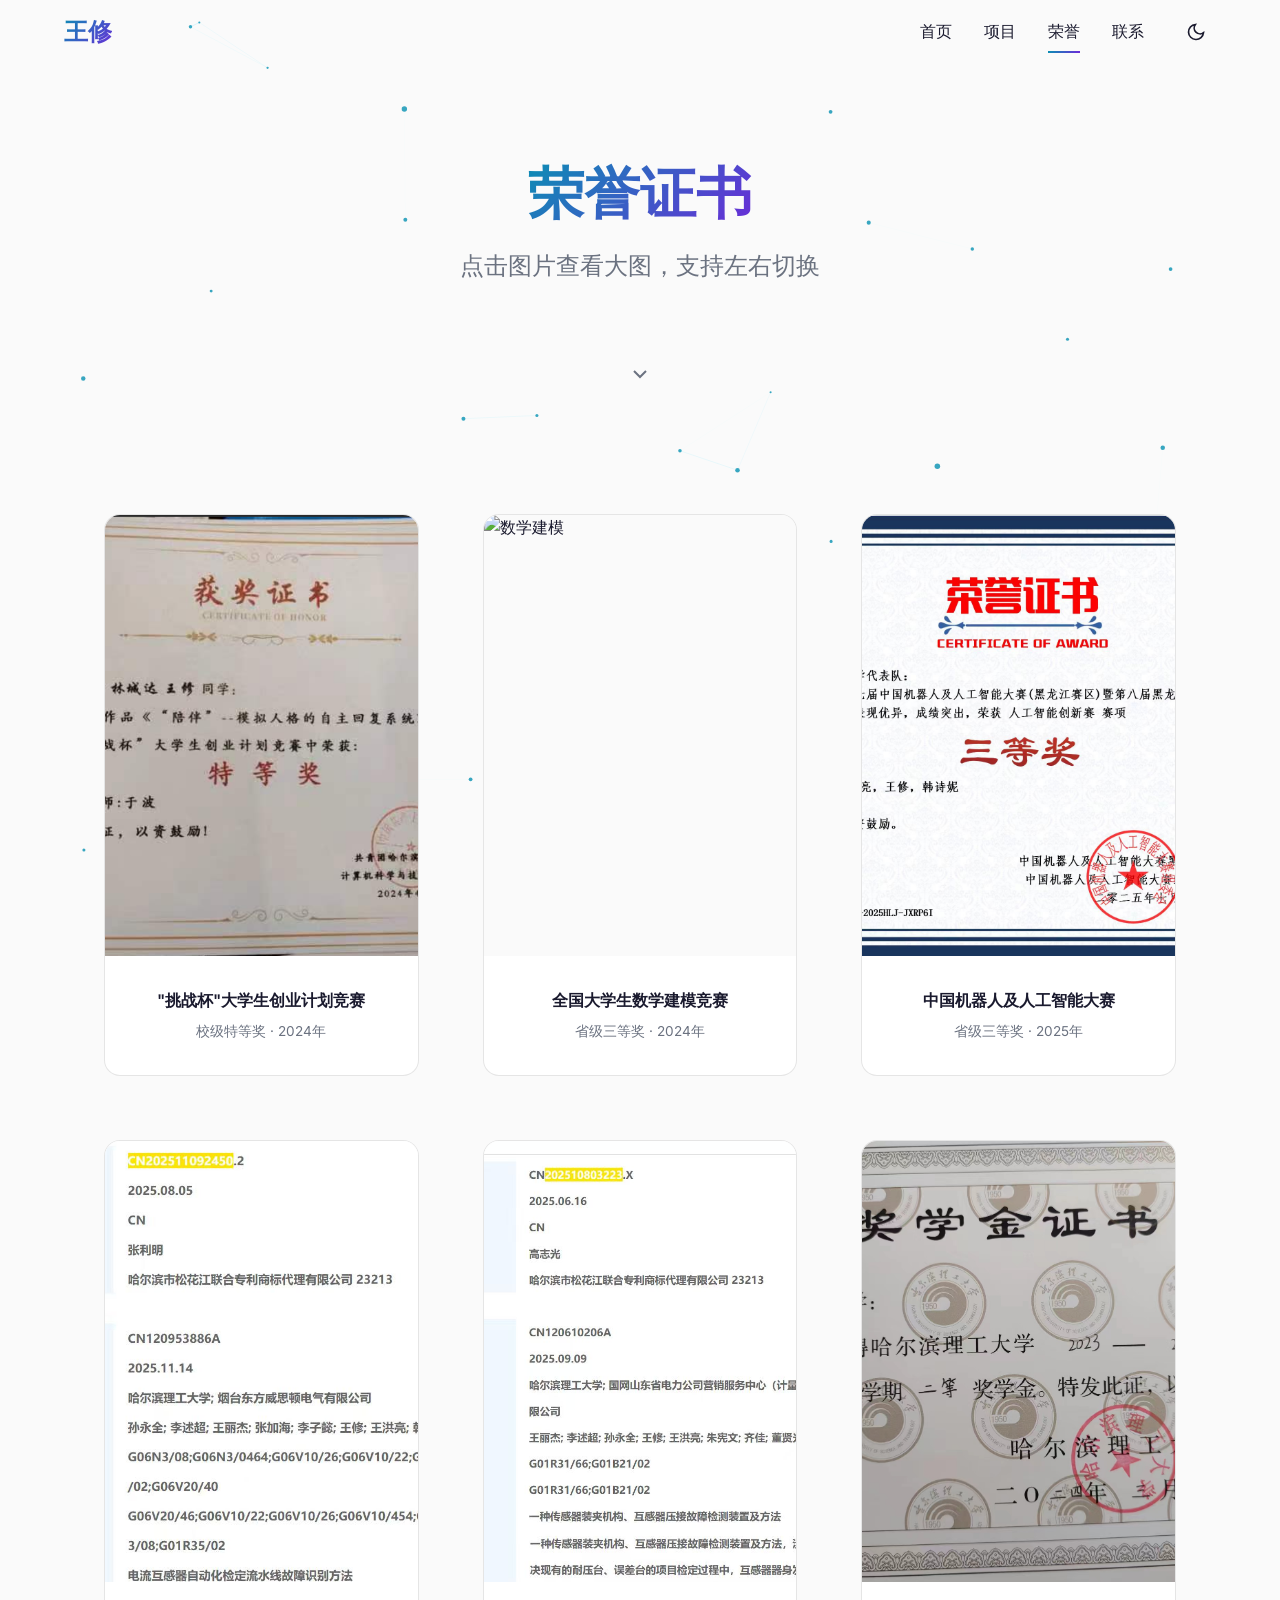
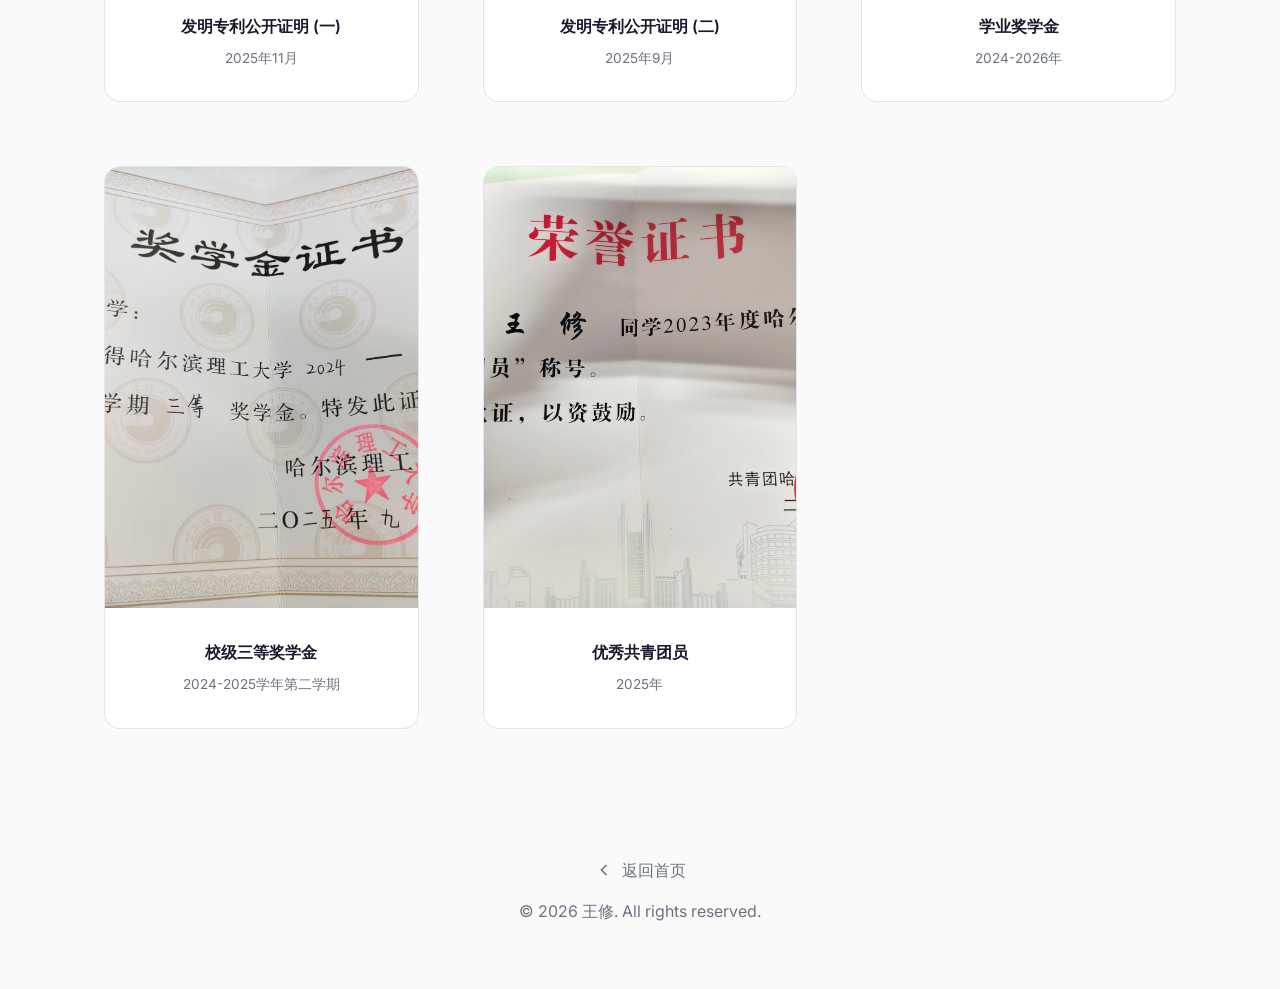
==== honors.html @ da016e13 "finish-commit" ====
<!DOCTYPE html>
<html lang="zh-CN">
<head>
  <meta charset="UTF-8">
  <meta name="viewport" content="width=device-width, initial-scale=1.0">
  <meta name="description" content="荣誉证书 - 王修的个人荣誉展示">
  <title>荣誉证书 - 王修</title>
  <link rel="stylesheet" href="css/themes.css">
  <link rel="stylesheet" href="css/style.css">
  <link rel="stylesheet" href="css/animations.css">
  <style>
    .honors-header {
      position: relative;
      min-height: 50vh;
      display: flex;
      flex-direction: column;
      align-items: center;
      justify-content: center;
      text-align: center;
      padding: var(--spacing-xl) var(--spacing-lg);
    }

    .honors-grid {
      display: grid;
      grid-template-columns: repeat(auto-fit, minmax(300px, 1fr));
      gap: var(--spacing-lg);
      max-width: 1200px;
      margin: 0 auto;
      padding: var(--spacing-lg);
    }

    .honor-card {
      background: var(--color-bg-secondary);
      border-radius: var(--border-radius-lg);
      overflow: hidden;
      border: 1px solid rgba(255, 255, 255, 0.1);
      transition: all var(--transition-normal);
      cursor: pointer;
    }

    [data-theme="light"] .honor-card {
      border: 1px solid rgba(0, 0, 0, 0.1);
    }

    .honor-card:hover {
      transform: translateY(-8px);
      box-shadow: var(--shadow-lg);
    }

    .honor-image-container {
      position: relative;
      width: 100%;
      padding-top: 141%;
      background: var(--color-bg-primary);
      overflow: hidden;
    }

    .honor-image {
      position: absolute;
      top: 0;
      left: 0;
      width: 100%;
      height: 100%;
      object-fit: cover;
      transition: transform var(--transition-normal);
    }

    .honor-card:hover .honor-image {
      transform: scale(1.05);
    }

    .honor-content {
      padding: var(--spacing-md);
      text-align: center;
    }

    .honor-title {
      font-size: 1rem;
      font-weight: 600;
      margin-bottom: var(--spacing-xs);
    }

    .honor-date {
      font-size: 0.85rem;
      color: var(--color-text-secondary);
    }

    .modal {
      display: none;
      position: fixed;
      top: 0;
      left: 0;
      width: 100%;
      height: 100%;
      background: rgba(0, 0, 0, 0.95);
      z-index: 2000;
      align-items: center;
      justify-content: center;
      padding: var(--spacing-lg);
    }

    .modal.active {
      display: flex;
    }

    .modal-content {
      max-width: 90%;
      max-height: 90%;
      object-fit: contain;
      border-radius: var(--border-radius-md);
    }

    .modal-close {
      position: absolute;
      top: var(--spacing-md);
      right: var(--spacing-md);
      width: 50px;
      height: 50px;
      background: rgba(255, 255, 255, 0.1);
      border-radius: 50%;
      display: flex;
      align-items: center;
      justify-content: center;
      cursor: pointer;
      color: white;
      font-size: 1.5rem;
      transition: all var(--transition-fast);
      border: none;
    }

    .modal-close:hover {
      background: rgba(255, 255, 255, 0.2);
      transform: scale(1.1);
    }

    .modal-nav {
      position: absolute;
      top: 50%;
      transform: translateY(-50%);
      width: 50px;
      height: 50px;
      background: rgba(255, 255, 255, 0.1);
      border-radius: 50%;
      display: flex;
      align-items: center;
      justify-content: center;
      cursor: pointer;
      color: white;
      font-size: 1.5rem;
      transition: all var(--transition-fast);
      border: none;
    }

    .modal-nav:hover {
      background: rgba(255, 255, 255, 0.2);
    }

    .modal-prev {
      left: var(--spacing-md);
    }

    .modal-next {
      right: var(--spacing-md);
    }

    .modal-counter {
      position: absolute;
      bottom: var(--spacing-md);
      left: 50%;
      transform: translateX(-50%);
      color: white;
      font-size: 0.9rem;
      background: rgba(0, 0, 0, 0.5);
      padding: var(--spacing-xs) var(--spacing-md);
      border-radius: var(--border-radius-md);
    }

    @media (max-width: 768px) {
      .honors-grid {
        grid-template-columns: 1fr;
        padding: var(--spacing-md);
      }
    }
  </style>
</head>
<body>
  <canvas id="particles-canvas" style="position: fixed; top: 0; left: 0; width: 100%; height: 100%; z-index: 0; pointer-events: none;"></canvas>

  <nav class="nav">
    <a href="index.html" class="nav-logo">王修</a>
    <div class="nav-links">
      <a href="index.html" class="nav-link">首页</a>
      <a href="projects.html" class="nav-link">项目</a>
      <a href="honors.html" class="nav-link active">荣誉</a>
      <a href="index.html#contact" class="nav-link">联系</a>
      <button class="theme-toggle" aria-label="切换主题">
        <svg class="sun-icon" viewBox="0 0 24 24" fill="none" stroke="currentColor" stroke-width="2">
          <circle cx="12" cy="12" r="5"></circle>
          <line x1="12" y1="1" x2="12" y2="3"></line>
          <line x1="12" y1="21" x2="12" y2="23"></line>
          <line x1="4.22" y1="4.22" x2="5.64" y2="5.64"></line>
          <line x1="18.36" y1="18.36" x2="19.78" y2="19.78"></line>
          <line x1="1" y1="12" x2="3" y2="12"></line>
          <line x1="21" y1="12" x2="23" y2="12"></line>
          <line x1="4.22" y1="19.78" x2="5.64" y2="18.36"></line>
          <line x1="18.36" y1="5.64" x2="19.78" y2="4.22"></line>
        </svg>
        <svg class="moon-icon" style="display: none;" viewBox="0 0 24 24" fill="none" stroke="currentColor" stroke-width="2">
          <path d="M21 12.79A9 9 0 1 1 11.21 3 7 7 0 0 0 21 12.79z"></path>
        </svg>
      </button>
    </div>
  </nav>

  <section class="honors-header">
    <h1 class="hero-title scroll-animate">荣誉证书</h1>
    <p class="hero-subtitle scroll-animate stagger-1">点击图片查看大图，支持左右切换</p>
    <div class="scroll-indicator">
      <svg viewBox="0 0 24 24" fill="none" stroke="currentColor" stroke-width="2">
        <polyline points="6 9 12 15 18 9"></polyline>
      </svg>
    </div>
  </section>

  <section class="honors-grid">
    <div class="honor-card scroll-animate" onclick="openModal(0)">
      <div class="honor-image-container">
        <img class="honor-image" src="assets/images/projects/honors/挑战杯特等奖.jpg" alt="挑战杯特等奖">
      </div>
      <div class="honor-content">
        <h3 class="honor-title">"挑战杯"大学生创业计划竞赛</h3>
        <p class="honor-date">校级特等奖 · 2024年</p>
      </div>
    </div>

    <div class="honor-card scroll-animate stagger-1" onclick="openModal(1)">
      <div class="honor-image-container">
        <img class="honor-image" src="assets/images/projects/honors/数学建模国赛.jpg" alt="数学建模">
      </div>
      <div class="honor-content">
        <h3 class="honor-title">全国大学生数学建模竞赛</h3>
        <p class="honor-date">省级三等奖 · 2024年</p>
      </div>
    </div>

    <div class="honor-card scroll-animate stagger-2" onclick="openModal(2)">
      <div class="honor-image-container">
        <img class="honor-image" src="assets/images/projects/honors/人工智能大赛三等奖.png" alt="人工智能大赛">
      </div>
      <div class="honor-content">
        <h3 class="honor-title">中国机器人及人工智能大赛</h3>
        <p class="honor-date">省级三等奖 · 2025年</p>
      </div>
    </div>

    <div class="honor-card scroll-animate stagger-3" onclick="openModal(3)">
      <div class="honor-image-container">
        <img class="honor-image" src="assets/images/projects/honors/发明专利1公开证明2025.11.14.jpg" alt="发明专利1">
      </div>
      <div class="honor-content">
        <h3 class="honor-title">发明专利公开证明 (一)</h3>
        <p class="honor-date">2025年11月</p>
      </div>
    </div>

    <div class="honor-card scroll-animate stagger-4" onclick="openModal(4)">
      <div class="honor-image-container">
        <img class="honor-image" src="assets/images/projects/honors/发明专利2公开证明2025.9.9.jpg" alt="发明专利2">
      </div>
      <div class="honor-content">
        <h3 class="honor-title">发明专利公开证明 (二)</h3>
        <p class="honor-date">2025年9月</p>
      </div>
    </div>

    <div class="honor-card scroll-animate stagger-5" onclick="openModal(5)">
      <div class="honor-image-container">
        <img class="honor-image" src="assets/images/projects/honors/奖学金2.jpg" alt="奖学金">
      </div>
      <div class="honor-content">
        <h3 class="honor-title">学业奖学金</h3>
        <p class="honor-date">2024-2026年</p>
      </div>
    </div>

    <div class="honor-card scroll-animate stagger-6" onclick="openModal(6)">
      <div class="honor-image-container">
        <img class="honor-image" src="assets/images/projects/honors/2024-2025年度第二学期校级三等奖学金.jpg" alt="三等奖学金">
      </div>
      <div class="honor-content">
        <h3 class="honor-title">校级三等奖学金</h3>
        <p class="honor-date">2024-2025学年第二学期</p>
      </div>
    </div>

    <div class="honor-card scroll-animate stagger-7" onclick="openModal(7)">
      <div class="honor-image-container">
        <img class="honor-image" src="assets/images/projects/honors/优秀共青团员证书.jpg" alt="优秀共青团员">
      </div>
      <div class="honor-content">
        <h3 class="honor-title">优秀共青团员</h3>
        <p class="honor-date">2025年</p>
      </div>
    </div>
  </section>

  <footer style="text-align: center; padding: var(--spacing-lg); color: var(--color-text-secondary); border-top: 1px solid rgba(255, 255, 255, 0.1);">
    <a href="index.html" style="display: inline-flex; align-items: center; gap: var(--spacing-xs); margin-bottom: var(--spacing-sm);">
      <svg viewBox="0 0 24 24" width="20" height="20" fill="none" stroke="currentColor" stroke-width="2">
        <polyline points="15 18 9 12 15 6"></polyline>
      </svg>
      返回首页
    </a>
    <p>&copy; 2026 王修. All rights reserved.</p>
  </footer>

  <!-- 图片模态框 -->
  <div class="modal" id="imageModal">
    <button class="modal-close" onclick="closeModal()">&times;</button>
    <button class="modal-nav modal-prev" onclick="prevImage()">❮</button>
    <button class="modal-nav modal-next" onclick="nextImage()">❯</button>
    <img class="modal-content" id="modalImage">
    <div class="modal-counter" id="modalCounter">1 / 8</div>
  </div>

  <script type="module" src="js/main.js"></script>
  <script>
    const honorImages = [
      'assets/images/projects/honors/挑战杯特等奖.jpg',
      'assets/images/projects/honors/数学建模国赛.jpg',
      'assets/images/projects/honors/人工智能大赛三等奖.png',
      'assets/images/projects/honors/发明专利1公开证明2025.11.14.jpg',
      'assets/images/projects/honors/发明专利2公开证明2025.9.9.jpg',
      'assets/images/projects/honors/奖学金2.jpg',
      'assets/images/projects/honors/2024-2025年度第二学期校级三等奖学金.jpg',
      'assets/images/projects/honors/优秀共青团员证书.jpg'
    ];

    let currentIndex = 0;

    function openModal(index) {
      currentIndex = index;
      const modal = document.getElementById('imageModal');
      const modalImg = document.getElementById('modalImage');
      const modalCounter = document.getElementById('modalCounter');
      
      modal.classList.add('active');
      modalImg.src = honorImages[index];
      modalCounter.textContent = `${index + 1} / ${honorImages.length}`;
      document.body.style.overflow = 'hidden';
    }

    function closeModal() {
      const modal = document.getElementById('imageModal');
      modal.classList.remove('active');
      document.body.style.overflow = '';
    }

    function prevImage() {
      currentIndex = (currentIndex - 1 + honorImages.length) % honorImages.length;
      document.getElementById('modalImage').src = honorImages[currentIndex];
      document.getElementById('modalCounter').textContent = `${currentIndex + 1} / ${honorImages.length}`;
    }

    function nextImage() {
      currentIndex = (currentIndex + 1) % honorImages.length;
      document.getElementById('modalImage').src = honorImages[currentIndex];
      document.getElementById('modalCounter').textContent = `${currentIndex + 1} / ${honorImages.length}`;
    }

    document.addEventListener('keydown', (e) => {
      const modal = document.getElementById('imageModal');
      if (!modal.classList.contains('active')) return;
      
      if (e.key === 'Escape') closeModal();
      if (e.key === 'ArrowLeft') prevImage();
      if (e.key === 'ArrowRight') nextImage();
    });

    document.getElementById('imageModal').addEventListener('click', (e) => {
      if (e.target === e.currentTarget) {
        closeModal();
      }
    });

    window.openModal = openModal;
    window.closeModal = closeModal;
    window.prevImage = prevImage;
    window.nextImage = nextImage;
  </script>
</body>
</html>
---- css/themes.css ----
:root {
  --color-bg-primary: #0a0a0f;
  --color-bg-secondary: #1a1a2e;
  --color-text-primary: #ffffff;
  --color-text-secondary: #a0a0a0;
  --color-accent: #00d4ff;
  --color-accent-secondary: #7c3aed;
  --gradient-primary: linear-gradient(135deg, #00d4ff 0%, #7c3aed 100%);
  
  --spacing-xs: 8px;
  --spacing-sm: 16px;
  --spacing-md: 32px;
  --spacing-lg: 64px;
  --spacing-xl: 128px;
  
  --font-heading: 'Inter', -apple-system, BlinkMacSystemFont, 'Segoe UI', sans-serif;
  --font-body: 'Inter', -apple-system, BlinkMacSystemFont, 'Segoe UI', sans-serif;
  --font-code: 'JetBrains Mono', 'Fira Code', monospace;
  
  --transition-fast: 0.2s ease;
  --transition-normal: 0.3s ease;
  --transition-slow: 0.6s ease;
  
  --shadow-sm: 0 4px 6px rgba(0, 0, 0, 0.1);
  --shadow-md: 0 10px 20px rgba(0, 0, 0, 0.15);
  --shadow-lg: 0 20px 40px rgba(0, 212, 255, 0.3);
  
  --border-radius-sm: 4px;
  --border-radius-md: 8px;
  --border-radius-lg: 16px;
  
  --nav-height: 64px;
}

[data-theme="light"] {
  --color-bg-primary: #fafafa;
  --color-bg-secondary: #ffffff;
  --color-text-primary: #1a1a2e;
  --color-text-secondary: #6b7280;
  --color-accent: #0891b2;
  --color-accent-secondary: #6d28d9;
  --gradient-primary: linear-gradient(135deg, #0891b2 0%, #6d28d9 100%);
  
  --shadow-sm: 0 4px 6px rgba(0, 0, 0, 0.05);
  --shadow-md: 0 10px 20px rgba(0, 0, 0, 0.08);
  --shadow-lg: 0 20px 40px rgba(8, 145, 178, 0.2);
}
---- css/style.css ----
@import url('https://fonts.googleapis.com/css2?family=Inter:wght@300;400;500;600;700&family=JetBrains+Mono:wght@400;500&display=swap');

* {
  margin: 0;
  padding: 0;
  box-sizing: border-box;
}

html {
  scroll-behavior: smooth;
}

body {
  font-family: var(--font-body);
  background-color: var(--color-bg-primary);
  color: var(--color-text-primary);
  line-height: 1.6;
  overflow-x: hidden;
  transition: background-color var(--transition-normal), color var(--transition-normal);
}

a {
  color: inherit;
  text-decoration: none;
  transition: color var(--transition-fast);
}

a:hover {
  color: var(--color-accent);
}

img {
  max-width: 100%;
  height: auto;
  display: block;
}

button {
  font-family: inherit;
  cursor: pointer;
  border: none;
  background: none;
}

ul, ol {
  list-style: none;
}

.nav {
  position: fixed;
  top: 0;
  left: 0;
  right: 0;
  height: var(--nav-height);
  display: flex;
  align-items: center;
  justify-content: space-between;
  padding: 0 var(--spacing-lg);
  z-index: 1000;
  background: transparent;
  transition: background-color var(--transition-normal), backdrop-filter var(--transition-normal);
}

.nav.scrolled {
  background: rgba(10, 10, 15, 0.9);
  backdrop-filter: blur(10px);
  -webkit-backdrop-filter: blur(10px);
}

[data-theme="light"] .nav.scrolled {
  background: rgba(250, 250, 250, 0.9);
}

.nav-logo {
  font-size: 1.5rem;
  font-weight: 700;
  background: var(--gradient-primary);
  -webkit-background-clip: text;
  -webkit-text-fill-color: transparent;
  background-clip: text;
}

.nav-links {
  display: flex;
  align-items: center;
  gap: var(--spacing-md);
}

.nav-link {
  position: relative;
  padding: var(--spacing-xs) 0;
  font-weight: 500;
}

.nav-link::after {
  content: '';
  position: absolute;
  bottom: 0;
  left: 0;
  width: 0;
  height: 2px;
  background: var(--gradient-primary);
  transition: width var(--transition-normal);
}

.nav-link:hover::after,
.nav-link.active::after {
  width: 100%;
}

.theme-toggle {
  width: 40px;
  height: 40px;
  border-radius: 50%;
  display: flex;
  align-items: center;
  justify-content: center;
  color: var(--color-text-primary);
  transition: all var(--transition-fast);
}

.theme-toggle:hover {
  color: var(--color-accent);
  transform: scale(1.1);
}

.theme-toggle svg {
  width: 20px;
  height: 20px;
}

.hero {
  position: relative;
  min-height: 100vh;
  display: flex;
  flex-direction: column;
  align-items: center;
  justify-content: center;
  padding: var(--spacing-xl) var(--spacing-lg);
  text-align: center;
}

.hero-content {
  position: relative;
  z-index: 1;
}

.hero-avatar {
  width: 150px;
  height: 150px;
  border-radius: 50%;
  object-fit: cover;
  margin-bottom: var(--spacing-md);
  border: 3px solid transparent;
  background: var(--gradient-primary) border-box;
  transition: transform var(--transition-normal), box-shadow var(--transition-normal);
}

.hero-avatar:hover {
  transform: scale(1.05);
  box-shadow: 0 0 30px rgba(0, 212, 255, 0.4);
}

.hero-title {
  font-size: 3.5rem;
  font-weight: 700;
  margin-bottom: var(--spacing-xs);
  background: var(--gradient-primary);
  -webkit-background-clip: text;
  -webkit-text-fill-color: transparent;
  background-clip: text;
}

.hero-subtitle {
  font-size: 1.5rem;
  color: var(--color-text-secondary);
  margin-bottom: var(--spacing-sm);
}

.hero-description {
  font-size: 1.125rem;
  color: var(--color-text-secondary);
  max-width: 600px;
  margin-bottom: var(--spacing-md);
}

.hero-social {
  display: flex;
  gap: var(--spacing-sm);
  margin-bottom: var(--spacing-lg);
}

.social-link {
  width: 48px;
  height: 48px;
  border-radius: 50%;
  display: flex;
  align-items: center;
  justify-content: center;
  border: 1px solid var(--color-text-secondary);
  color: var(--color-text-secondary);
  transition: all var(--transition-fast);
}

.social-link:hover {
  color: var(--color-accent);
  border-color: var(--color-accent);
  transform: scale(1.1);
}

.social-link svg {
  width: 24px;
  height: 24px;
}

.scroll-indicator {
  position: absolute;
  bottom: var(--spacing-lg);
  left: 50%;
  transform: translateX(-50%);
  display: flex;
  flex-direction: column;
  align-items: center;
  gap: var(--spacing-xs);
  color: var(--color-text-secondary);
  animation: bounce 2s infinite;
}

.scroll-indicator svg {
  width: 24px;
  height: 24px;
}

.section {
  padding: var(--spacing-xl) var(--spacing-lg);
  max-width: 1200px;
  margin: 0 auto;
}

.section-title {
  font-size: 2rem;
  font-weight: 700;
  margin-bottom: var(--spacing-md);
  position: relative;
  display: inline-block;
}

.section-title::after {
  content: '';
  position: absolute;
  bottom: -8px;
  left: 0;
  width: 60px;
  height: 3px;
  background: var(--gradient-primary);
}

.projects-grid {
  display: grid;
  grid-template-columns: repeat(auto-fit, minmax(300px, 1fr));
  gap: var(--spacing-md);
  margin-top: var(--spacing-lg);
}

.project-card {
  background: var(--color-bg-secondary);
  border-radius: var(--border-radius-md);
  overflow: hidden;
  border: 1px solid rgba(255, 255, 255, 0.1);
  transition: all var(--transition-normal);
}

[data-theme="light"] .project-card {
  border: 1px solid rgba(0, 0, 0, 0.1);
}

.project-card:hover {
  transform: translateY(-8px);
  box-shadow: var(--shadow-lg);
  border-color: rgba(0, 212, 255, 0.5);
}

.project-image {
  width: 100%;
  height: 200px;
  object-fit: cover;
  background: var(--color-bg-primary);
}

.project-content {
  padding: var(--spacing-md);
}

.project-title {
  font-size: 1.25rem;
  font-weight: 600;
  margin-bottom: var(--spacing-xs);
}

.project-description {
  color: var(--color-text-secondary);
  font-size: 0.9rem;
  margin-bottom: var(--spacing-sm);
}

.project-tags {
  display: flex;
  flex-wrap: wrap;
  gap: var(--spacing-xs);
  margin-bottom: var(--spacing-sm);
}

.project-tag {
  padding: 4px 12px;
  background: rgba(0, 212, 255, 0.1);
  border-radius: var(--border-radius-sm);
  font-size: 0.8rem;
  font-family: var(--font-code);
  color: var(--color-accent);
  transition: all var(--transition-fast);
}

.project-tag:hover {
  background: rgba(0, 212, 255, 0.2);
}

.project-link {
  display: inline-flex;
  align-items: center;
  gap: var(--spacing-xs);
  color: var(--color-accent);
  font-weight: 500;
  transition: gap var(--transition-fast);
}

.project-link:hover {
  gap: var(--spacing-sm);
}

.skills-section {
  padding: var(--spacing-xl) var(--spacing-lg);
  max-width: 1200px;
  margin: 0 auto;
}

.skills-category {
  margin-bottom: var(--spacing-lg);
}

.skills-category-title {
  font-size: 1.25rem;
  font-weight: 600;
  margin-bottom: var(--spacing-md);
  color: var(--color-text-secondary);
}

.skills-tags {
  display: flex;
  flex-wrap: wrap;
  gap: var(--spacing-sm);
}

.skill-tag {
  padding: var(--spacing-xs) var(--spacing-md);
  background: var(--color-bg-secondary);
  border: 1px solid rgba(255, 255, 255, 0.1);
  border-radius: var(--border-radius-md);
  font-family: var(--font-code);
  font-size: 0.9rem;
  transition: all var(--transition-fast);
}

[data-theme="light"] .skill-tag {
  border: 1px solid rgba(0, 0, 0, 0.1);
}

.skill-tag:hover {
  color: var(--color-accent);
  border-color: var(--color-accent);
  transform: scale(1.05);
}

.contact-section {
  padding: var(--spacing-xl) var(--spacing-lg);
  max-width: 800px;
  margin: 0 auto;
  text-align: center;
}

.contact-description {
  font-size: 1.125rem;
  color: var(--color-text-secondary);
  margin-bottom: var(--spacing-lg);
}

.contact-links {
  display: flex;
  flex-direction: column;
  gap: var(--spacing-sm);
  align-items: center;
}

.contact-link {
  display: flex;
  align-items: center;
  gap: var(--spacing-sm);
  padding: var(--spacing-sm) var(--spacing-md);
  background: var(--color-bg-secondary);
  border-radius: var(--border-radius-md);
  border: 1px solid rgba(255, 255, 255, 0.1);
  transition: all var(--transition-fast);
  min-width: 300px;
}

[data-theme="light"] .contact-link {
  border: 1px solid rgba(0, 0, 0, 0.1);
}

.contact-link:hover {
  border-color: var(--color-accent);
  color: var(--color-accent);
}

.contact-link svg {
  width: 20px;
  height: 20px;
}

.honors-preview {
  display: grid;
  grid-template-columns: repeat(auto-fit, minmax(280px, 1fr));
  gap: var(--spacing-sm);
}

.honor-badge {
  display: flex;
  align-items: center;
  gap: var(--spacing-sm);
  padding: var(--spacing-sm) var(--spacing-md);
  background: var(--color-bg-secondary);
  border: 1px solid rgba(255, 255, 255, 0.1);
  border-radius: var(--border-radius-md);
  transition: all var(--transition-fast);
}

[data-theme="light"] .honor-badge {
  border: 1px solid rgba(0, 0, 0, 0.1);
}

.honor-badge:hover {
  border-color: var(--color-accent);
  transform: translateX(4px);
}

.honor-icon {
  font-size: 1.25rem;
  flex-shrink: 0;
}

.honor-text {
  font-size: 0.9rem;
  color: var(--color-text-secondary);
  line-height: 1.4;
}

@media (max-width: 768px) {
  .nav {
    padding: 0 var(--spacing-md);
  }
  
  .nav-links {
    gap: var(--spacing-sm);
  }
  
  .hero-title {
    font-size: 2.5rem;
  }
  
  .hero-subtitle {
    font-size: 1.25rem;
  }
  
  .hero-avatar {
    width: 120px;
    height: 120px;
  }
  
  .section {
    padding: var(--spacing-lg) var(--spacing-md);
  }
  
  .projects-grid {
    grid-template-columns: 1fr;
  }
  
  .section-title {
    font-size: 1.5rem;
  }
}

@media (min-width: 769px) and (max-width: 1024px) {
  .projects-grid {
    grid-template-columns: repeat(2, 1fr);
  }
}
---- css/animations.css ----
@keyframes bounce {
  0%, 20%, 50%, 80%, 100% {
    transform: translateX(-50%) translateY(0);
  }
  40% {
    transform: translateX(-50%) translateY(-10px);
  }
  60% {
    transform: translateX(-50%) translateY(-5px);
  }
}

@keyframes fadeInUp {
  from {
    opacity: 0;
    transform: translateY(30px);
  }
  to {
    opacity: 1;
    transform: translateY(0);
  }
}

@keyframes fadeIn {
  from {
    opacity: 0;
  }
  to {
    opacity: 1;
  }
}

@keyframes scaleIn {
  from {
    opacity: 0;
    transform: scale(0.9);
  }
  to {
    opacity: 1;
    transform: scale(1);
  }
}

@keyframes pulse {
  0%, 100% {
    opacity: 1;
  }
  50% {
    opacity: 0.5;
  }
}

.animate-fade-in-up {
  animation: fadeInUp 0.6s ease-out forwards;
}

.animate-fade-in {
  animation: fadeIn 0.6s ease-out forwards;
}

.animate-scale-in {
  animation: scaleIn 0.3s ease-out forwards;
}

.scroll-animate {
  opacity: 0;
  transform: translateY(30px);
  transition: opacity 0.6s ease-out, transform 0.6s ease-out;
}

.scroll-animate.visible {
  opacity: 1;
  transform: translateY(0);
}

.stagger-1 { transition-delay: 0.1s; }
.stagger-2 { transition-delay: 0.2s; }
.stagger-3 { transition-delay: 0.3s; }
.stagger-4 { transition-delay: 0.4s; }
.stagger-5 { transition-delay: 0.5s; }
.stagger-6 { transition-delay: 0.6s; }

@media (prefers-reduced-motion: reduce) {
  *,
  *::before,
  *::after {
    animation-duration: 0.01ms !important;
    animation-iteration-count: 1 !important;
    transition-duration: 0.01ms !important;
  }
  
  .scroll-animate {
    opacity: 1;
    transform: none;
  }
}
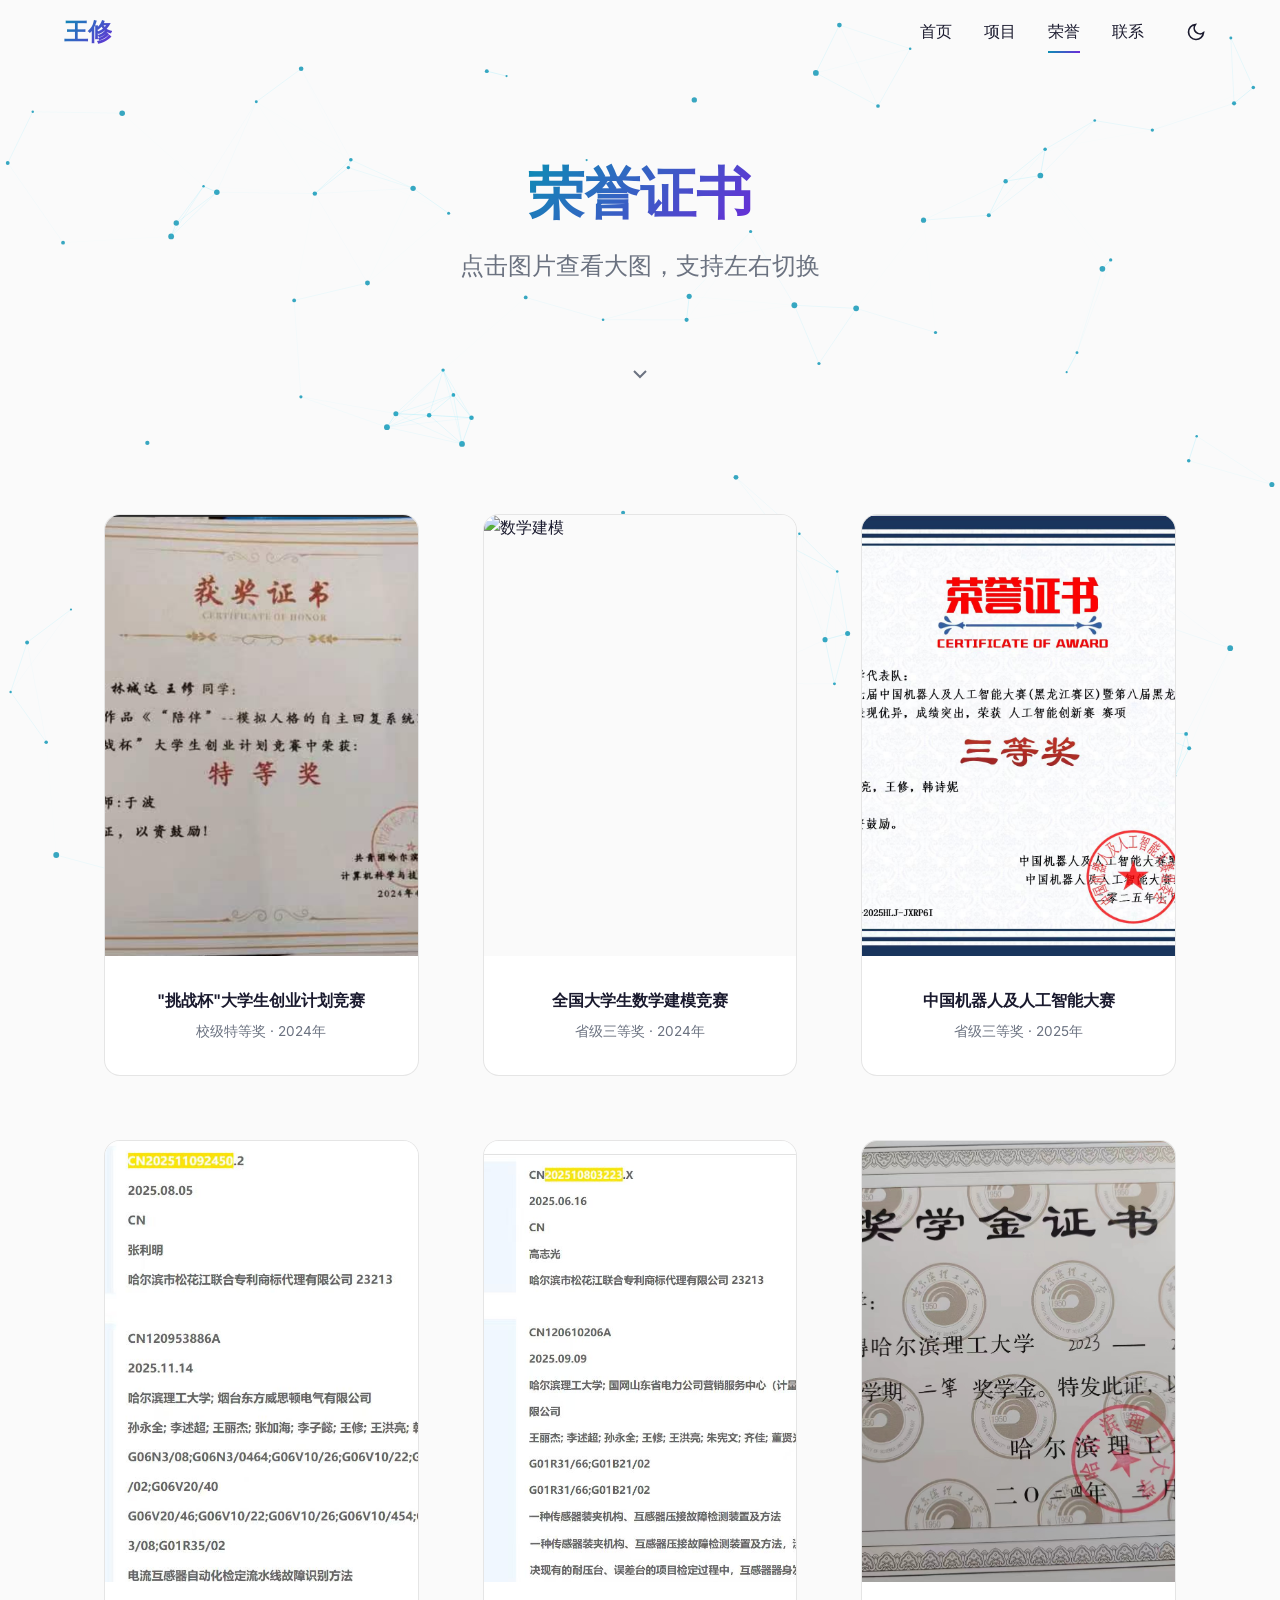
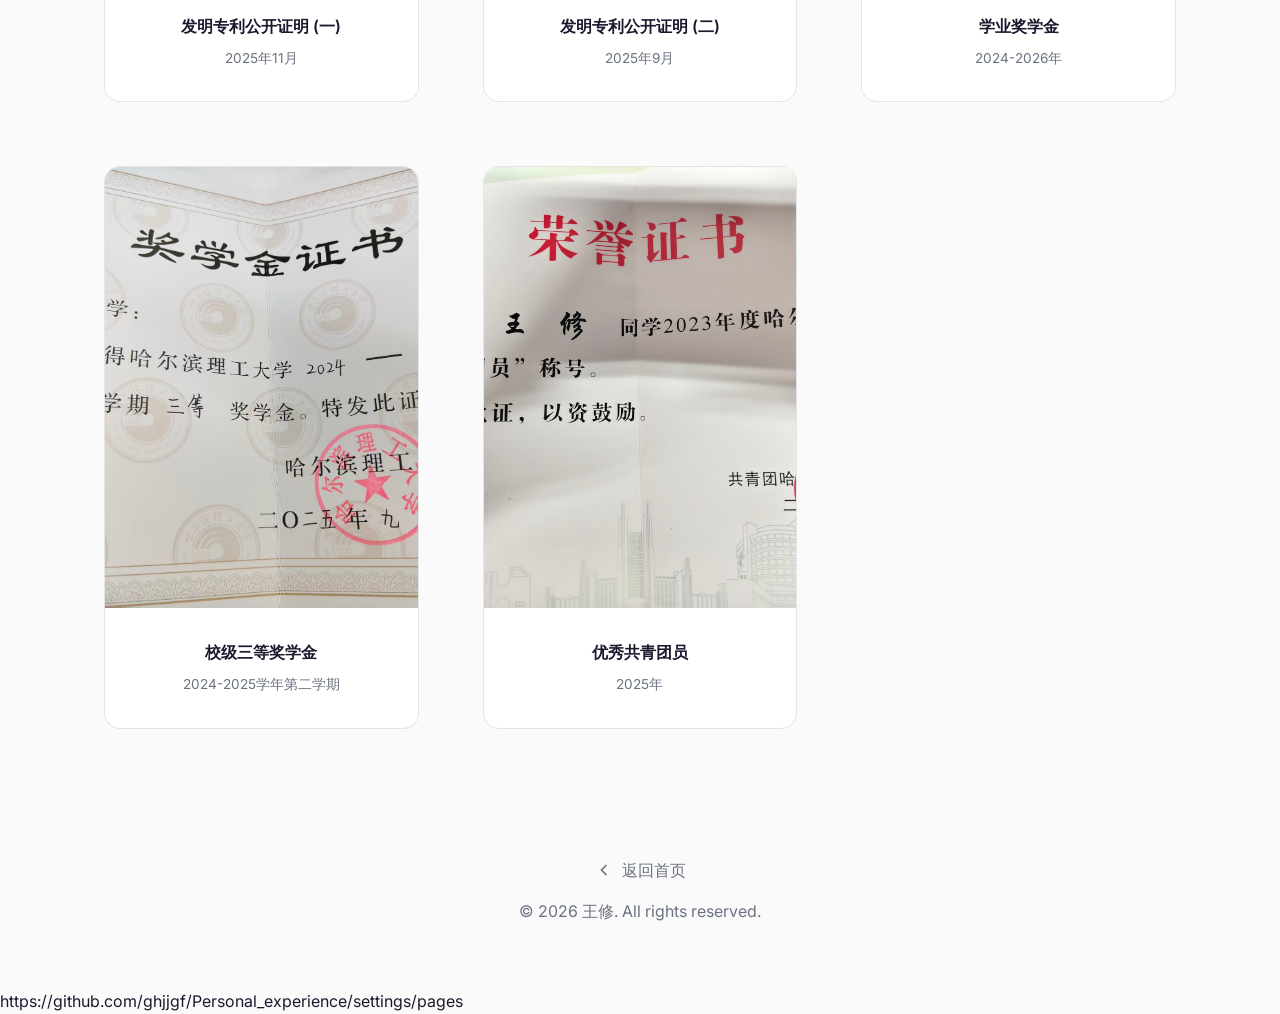
==== commit 11e6dafe: "update" ====
--- a/honors.html
+++ b/honors.html
@@ -314,7 +314,7 @@
     <p>&copy; 2026 王修. All rights reserved.</p>
   </footer>
 
-  <!-- 图片模态框 -->
+  <!-- 图片模态框 -->https://github.com/ghjjgf/Personal_experience/settings/pages
   <div class="modal" id="imageModal">
     <button class="modal-close" onclick="closeModal()">&times;</button>
     <button class="modal-nav modal-prev" onclick="prevImage()">❮</button>
